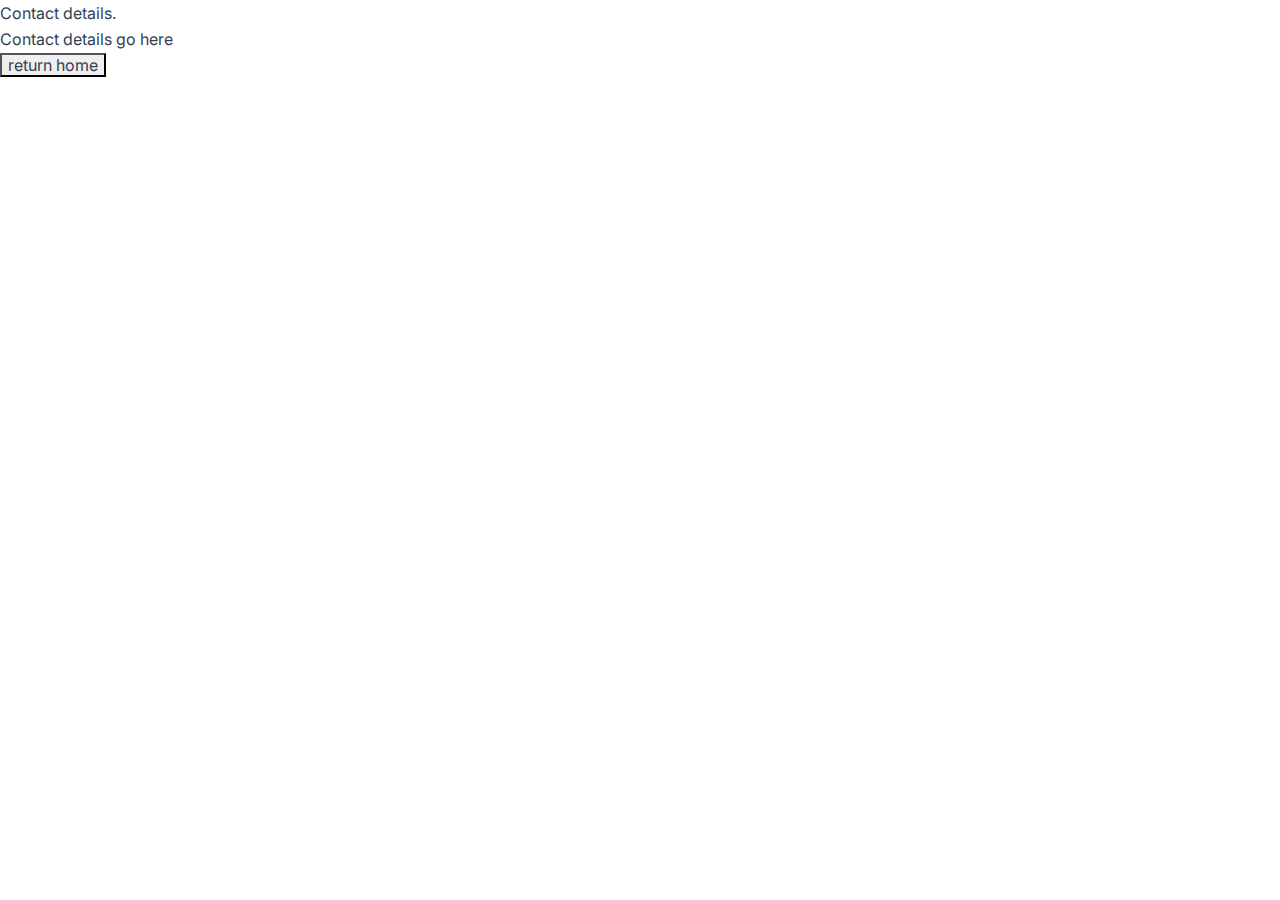
==== contact.html @ 2550bad3 "Commit main" ====
<!DOCTYPE html>
<html lang="en">

<head>
    <meta charset="UTF-8">
    <meta http-equiv="X-UA-Compatible" content="IE=edge">
    <meta name="viewport" content="width=device-width, initial-scale=1.0">
    <title>OakToddles Acorn</title>

    <link rel="shortcut icon" href="assets/images/favicon.png" type="image/x-icon">

    <link rel="stylesheet" href="assets/css/bootstrap.min.css">
    <link rel="stylesheet" href="assets/css/aos.css">
    <link rel="stylesheet" href="assets/css/all.min.css">
    <link rel="stylesheet" href="assets/css/lightcase.css">
    <link rel="stylesheet" href="assets/css/swiper-bundle.min.css">



    <!-- main css for template -->
    <link rel="stylesheet" href="assets/css/style.css">
</head>

<body>
    <section>
        <div>Contact details.</div>
        <div class="contactdetails">Contact details go here</div>
    </section>
    <section>
        <button type="button">
            <a href="index.html">return home</a>
        </button>
    </section>
</body>

</html>
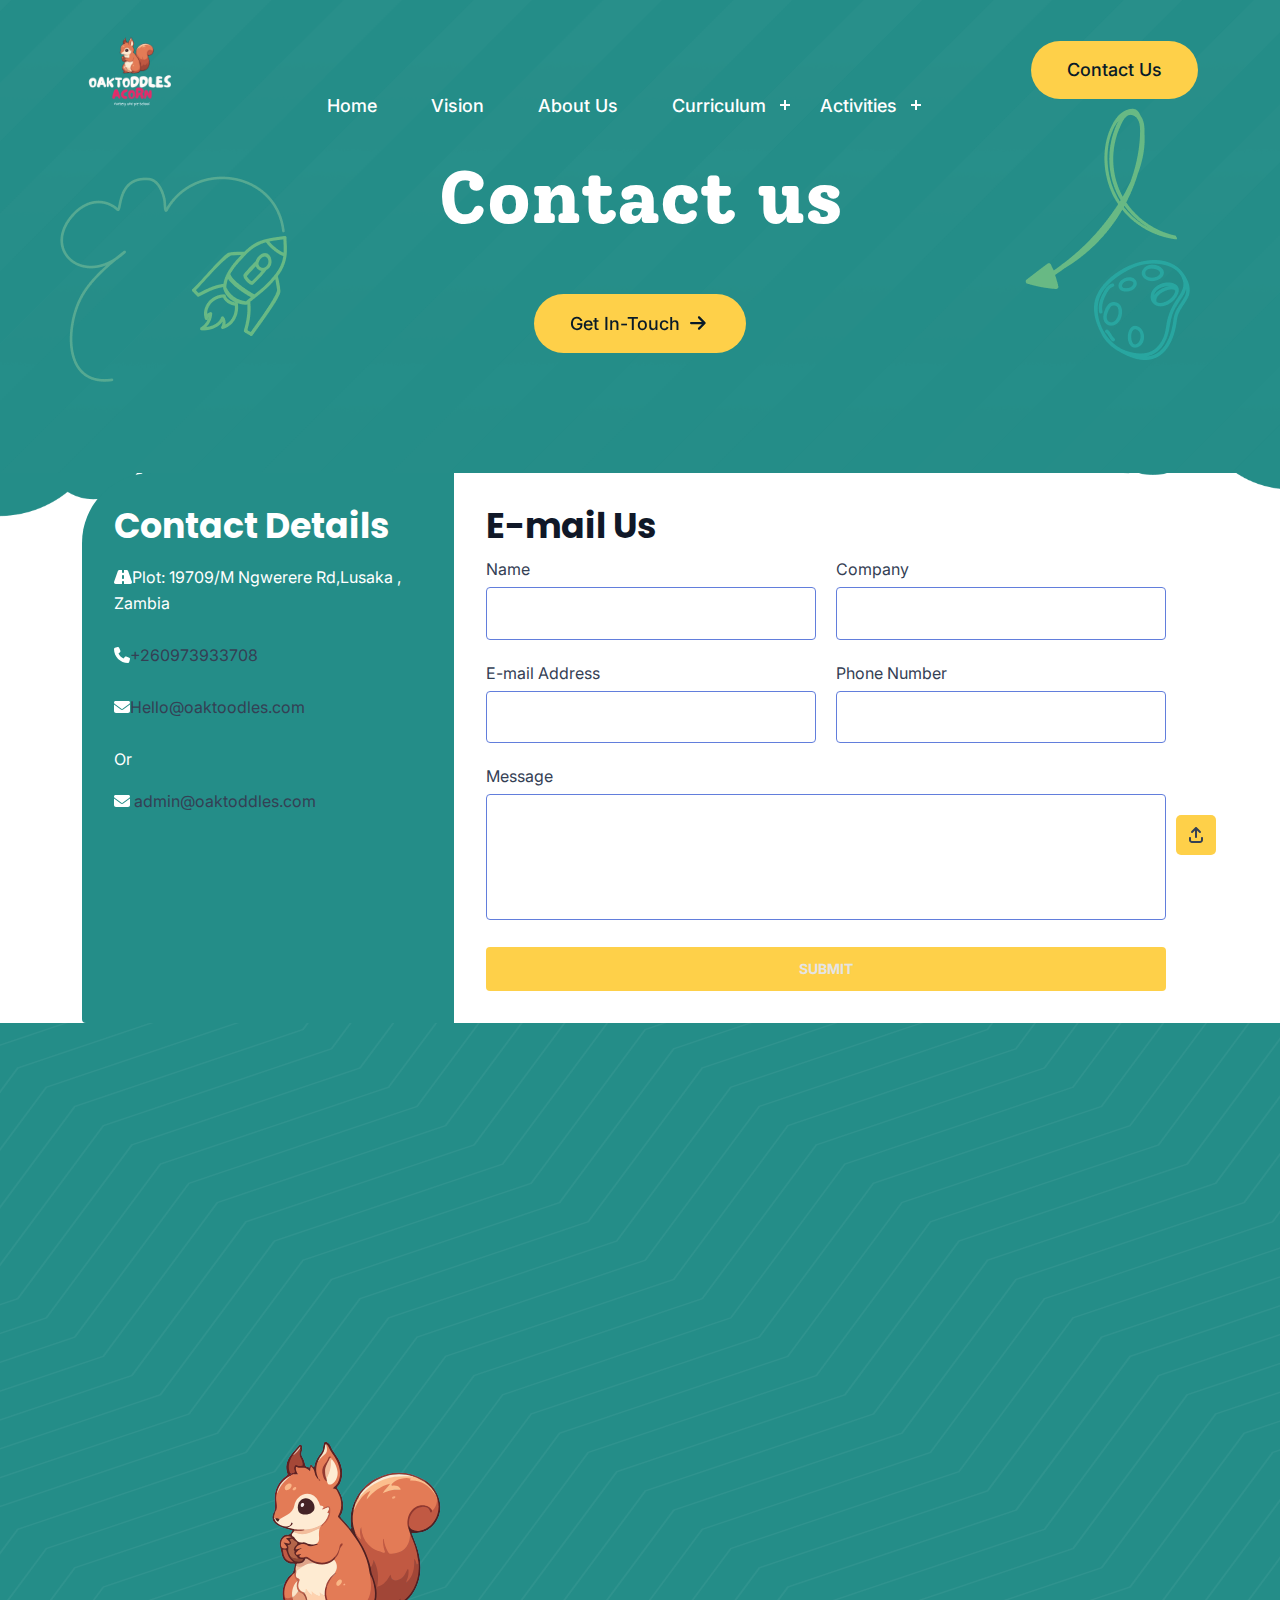
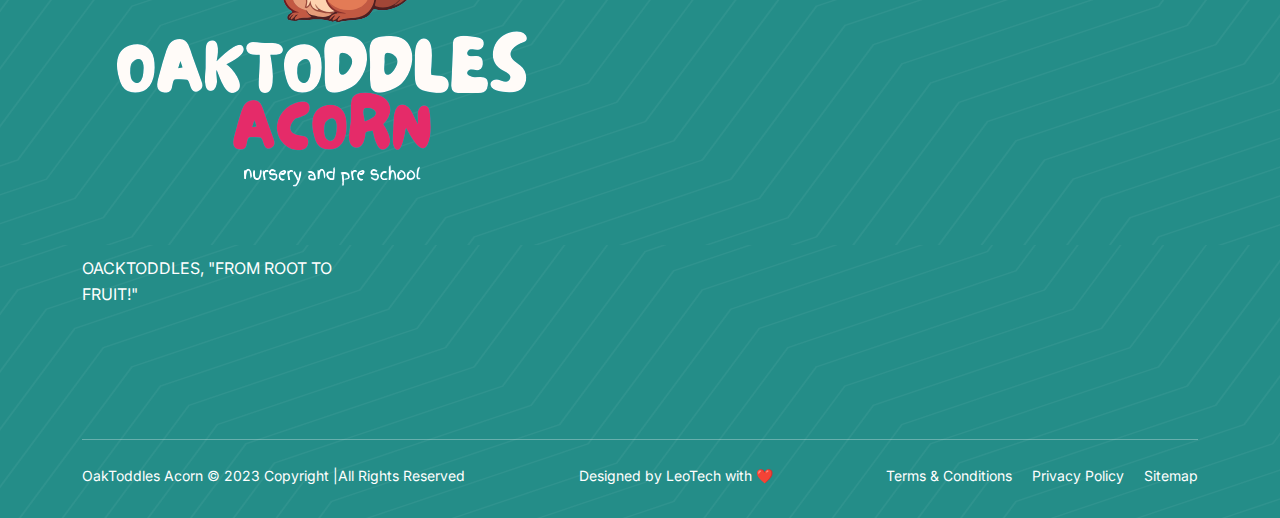
==== commit e31e6fbd: "close" ====
--- a/contact.html
+++ b/contact.html
@@ -19,18 +19,404 @@
 
     <!-- main css for template -->
     <link rel="stylesheet" href="assets/css/style.css">
+
+
+    <!--CSS-->
+    <style>
+        .brand {
+            text-align: center;
+            font-weight: 300;
+            text-transform: uppercase;
+            letter-spacing: 0.1em;
+        }
+        
+        .brand span {
+            color: #ffffff;
+        }
+        
+        .wrapper>* {
+            padding: 1em;
+        }
+        /* ------------------- */
+        /* COMPANY INFORMATION */
+        /* ------------------- */
+        
+        .company-info {
+            background: #248d88;
+            border-top-left-radius: 4px;
+            border-top-right-radius: 4px;
+        }
+        
+        .company-info h3,
+        .company-info ul {
+            text-align: center;
+            margin: 0 0 1rem 0;
+        }
+        /* ------- */
+        /* CONTACT */
+        /* ------- */
+        
+        .contact {
+            background: #ffffff;
+            border-color: gainsboro;
+            border-bottom-left-radius: 4px;
+            border-bottom-right-radius: 4px;
+        }
+        /* ---- */
+        /* FORM */
+        /* ---- */
+        
+        .contact form {
+            display: grid;
+            grid-template-columns: 1fr 1fr;
+            grid-gap: 20px;
+        }
+        
+        .contact form label {
+            display: block;
+        }
+        
+        .contact form p {
+            margin: 0;
+        }
+        
+        .contact form .full {
+            grid-column: 1 / 3;
+        }
+        
+        .contact form button,
+        .contact form input,
+        .contact form textarea {
+            width: 100%;
+            padding: 1em;
+            border: solid 1px #627EDC;
+            border-radius: 4px;
+        }
+        
+        .contact form textarea {
+            resize: none;
+        }
+        
+        .contact form button {
+            background: #fed049;
+            border: 0;
+            color: #e4e4e4;
+            text-transform: uppercase;
+            font-size: 14px;
+            font-weight: bold;
+        }
+        
+        .contact form button:hover,
+        .contact form button:focus {
+            background: #288f8a;
+            color: #ffffff;
+            outline: 0;
+            border-radius: 35px;
+            transition: background-color 2s ease-out;
+        }
+        /* ------------- */
+        /* MEDIA QUERIES */
+        /* ------------- */
+        
+        @media only screen and (min-width: 700px) {
+            .wrapper {
+                display: grid;
+                grid-template-columns: 1fr 2fr;
+            }
+            .wrapper>* {
+                padding: 2em;
+            }
+            .company-info {
+                border-radius: 70px 0 0 4px;
+                text-align-last: start;
+                color: white !important;
+            }
+            .contact {
+                border-radius: 0 75px 60px 0;
+            }
+            .company-info h3,
+            .company-info ul,
+            .brand {
+                text-align: left;
+                color: #ffffff;
+            }
+            .footer__wrapper {
+                padding: 0px !important;
+            }
+        }
+    </style>
+    <!--End of CSS-->
 </head>
 
 <body>
+
+
+    <!-- ===============>> Preloader start here <<================= -->
+
+    <div class="preloader preloader--style4">
+        <div class="preloader__book">
+            <div class="inner">
+                <div class="left"></div>
+                <div class="right"></div>
+                <div class="middle"></div>
+            </div>
+            <ul>
+                <li></li>
+                <li></li>
+                <li></li>
+                <li></li>
+                <li></li>
+                <li></li>
+                <li></li>
+                <li></li>
+                <li></li>
+                <li></li>
+                <li></li>
+                <li></li>
+                <li></li>
+                <li></li>
+                <li></li>
+                <li></li>
+                <li></li>
+                <li></li>
+            </ul>
+        </div>
+    </div>
+    <!-- ===============>> Preloader end here <<================= -->
+
+
+    <!-- ===============>> Header section start here <<================= -->
+    <header class="header-section brand-4 home4">
+        <div class="header-bottom">
+            <div class="container">
+                <div class="header-wrapper">
+                    <div class="header-start header-start--style1">
+                        <div class="logo">
+                            <a href="index.html">
+                                <img src="assets/images/main options/20230826_062636_0001-removebg-preview.png" alt="logo">
+                            </a>
+                        </div>
+                        <div class="menu-area">
+                            <ul class="menu menu--style1">
+                                <li>
+                                    <a href="0#">Home</a>
+                                    <li>
+                                        <a href="vision.html">Vision</a>
+                                    </li>
+                                    <li>
+                                        <a href="about.html">About us</a>
+                                    </li>
+                                    <li>
+                                        <a href="#0">Curriculum</a>
+                                        <ul class="submenu">
+                                            <li><a href="nursery.html">Nursery</a></li>
+                                            <li><a href="preschool.html">Pre-School</a></li>
+                                        </ul>
+                                    </li>
+                                    <li>
+                                        <a href="activities.html">Activities</a>
+                                        <ul class="submenu">
+                                            <li><a href="0#">-</a></li>
+                                            <li><a href="0#">-</a></li>
+                                        </ul>
+                                    </li>
+                            </ul>
+
+                        </div>
+                    </div>
+                    <div class="header-end">
+                        <div class="menu-area">
+                            <div class="header-btn">
+                                <a href="contact.html" class="trk-btn trk-btn--rounded trk-btn--primary4 trk-btn--style2">
+                                    <span>Contact Us</span>
+                                </a>
+                            </div>
+
+                            <!-- toggle icons -->
+                            <div class="header-bar d-xl-none home4">
+                                <span></span>
+                                <span></span>
+                                <span></span>
+                            </div>
+                        </div>
+                    </div>
+                </div>
+            </div>
+        </div>
+    </header>
+
+    <!-- ===============>> Header section end here <<================= -->
+
+
+
+    <!-- ===============>> Banner section start here <<================= -->
+    <section class="banner brand-4 bg--cover" style="background-image:url(assets/images/banner/shape1.png)">
+        <div class="container">
+            <div class="banner__wrapper">
+                <!-- banner content -->
+                <div class="banner__content banner__content--style1" data-aos="zoom-in" data-aos-duration="1000">
+                    <h1 class="title-font1">Contact us</h1>
+                    <div class="btn-group justify-content-center">
+                        <a href="enroll.html" class="trk-btn trk-btn--rounded trk-btn--primary4">Get in-touch
+                            <span><i class="fa-solid fa-arrow-right"></i></span> </a>
+                    </div>
+                </div>
+            </div>
+        </div>
+
+        <div class="banner__shape banner__shape--style2">
+            <span class="banner__shape-item banner__shape-item--animation"><img src="assets/images/shape/home2/1.png"
+                    alt="roket"></span>
+            <span class="banner__shape-item banner__shpae-item--animation"><img src="assets/images/shape/home2/2.png"
+                    alt="book"></span>
+            <span class="banner__shape-item banner__shpae-item--animation"><img src="assets/images/shape/home2/3.png"
+                    alt="belon"></span>
+            <span class="banner__shape-item banner__shpae-item--animation"><img src="assets/images/shape/home2/4.png"
+                    alt="triangle"></span>
+        </div>
+    </section>
+    <!--start of get in touch -->
+
+
     <section>
-        <div>Contact details.</div>
-        <div class="contactdetails">Contact details go here</div>
+        <div class="container">
+            <div class="wrapper">
+
+                <!-- COMPANY INFORMATION -->
+                <div class="company-info">
+                    <h3>Contact Details</h3>
+
+                    <ul>
+                        <li><i class="fa fa-road"></i>Plot: 19709/M Ngwerere Rd,Lusaka , Zambia </li><br>
+                        <li><i class="fa fa-phone"></i><a href="tel:+260973933708">+260973933708</a></li><br>
+                        <li><i class="fa fa-envelope"></i><a href="mailto: Hello@oaktoddles.com">Hello@oaktoodles.com</a></li><br>
+                        <li>
+                            <p>Or</p>
+                        </li>
+                        <li><i class="fa fa-envelope"></i><a href="mailto: admin@oaktoddles.com"> admin@oaktoddles.com</a></li><br>
+                    </ul>
+                </div>
+                <!-- End .company-info -->
+
+                <!-- CONTACT FORM -->
+                <div class="contact">
+                    <h3>E-mail Us</h3>
+
+                    <form id="contact-form">
+
+                        <p>
+                            <label>Name</label>
+                            <input type="text" name="name" id="name" required>
+                        </p>
+
+                        <p>
+                            <label>Company</label>
+                            <input type="text" name="company" id="company">
+                        </p>
+
+                        <p>
+                            <label>E-mail Address</label>
+                            <input type="email" name="email" id="email" required>
+                        </p>
+
+                        <p>
+                            <label>Phone Number</label>
+                            <input type="text" name="phone" id="phone">
+                        </p>
+
+                        <p class="full">
+                            <label>Message</label>
+                            <textarea name="message" rows="5" id="message"></textarea>
+                        </p>
+
+                        <p class="full">
+                            <button type="submit">Submit</button>
+                        </p>
+
+                    </form>
+                    <!-- End #contact-form -->
+                </div>
+                <!-- End .contact -->
+
+            </div>
+            <!-- End .wrapper -->
+        </div>
+        <!-- End .container -->
     </section>
-    <section>
-        <button type="button">
-            <a href="index.html">return home</a>
-        </button>
-    </section>
+
+    <!--End of get in touch-->
+    <footer class="footer brand-4" style="background-image:url(assets/images/footer/4.png)">
+        <div class="container">
+            <div class="footer__wrapper">
+                <div class="footer__top footer__top--style1 padding-bottom ">
+                    <div class="row g-5">
+                        <div>
+                            <div class="footer__about">
+                                <a href="index.html" class="logo"><img src="assets/images/main options/20230826_062636_0001-removebg-preview.png" alt="Logo" class="w-55">
+                                </a>
+                                <p class="footer__about-moto">OACKTODDLES, "FROM ROOT TO FRUIT!"</p>
+                            </div>
+                        </div>
+                    </div>
+                </div>
+                <div class="footer__bottom">
+                    <div class="row">
+
+                        <div class="col-lg-12">
+                            <div class="footer__end">
+                                <div class="footer__end-copyright">
+                                    <p class=" mb-0">OakToddles Acorn © 2023 Copyright |All Rights Reserved </p>
+                                </div>
+                                <div>
+                                    <ul class="footer__end-links">
+                                        <a href="#">Designed by LeoTech with ❤️</a>
+                                    </ul>
+                                </div>
+                                <div>
+                                    <ul class="footer__end-links">
+                                        <li class="footer__end-item">
+                                            <a href="#"> Terms & Conditions </a>
+                                        </li>
+                                        <li class="footer__end-item">
+                                            <a href="#"> Privacy Policy </a>
+                                        </li>
+                                        <li class="footer__end-item">
+                                            <a href="#"> Sitemap </a>
+                                        </li>
+                                    </ul>
+                                </div>
+                            </div>
+                        </div>
+                    </div>
+                </div>
+            </div>
+        </div>
+    </footer>
+    <!-- ===============>> footer end here <<================= -->
+
+
+
+
+    <!-- scrollToTop start here -->
+    <a href="#" class="scrollToTop scrollToTop--home4"><i class="fa-solid fa-arrow-up-from-bracket"></i></a>
+    <!-- scrollToTop ending here -->
+
+
+
+    <!-- vendor plugins -->
+
+    <script src="assets/js/bootstrap.bundle.min.js"></script>
+    <script src="assets/js/all.min.js"></script>
+    <script src="assets/js/swiper-bundle.min.js"></script>
+    <script src="assets/js/aos.js"></script>
+    <script src="assets/js/fslightbox.js"></script>
+    <script src="assets/js/purecounter_vanilla.js"></script>
+
+
+
+    <script src="assets/js/custom.js"></script>
+
+
 </body>
 
 </html>